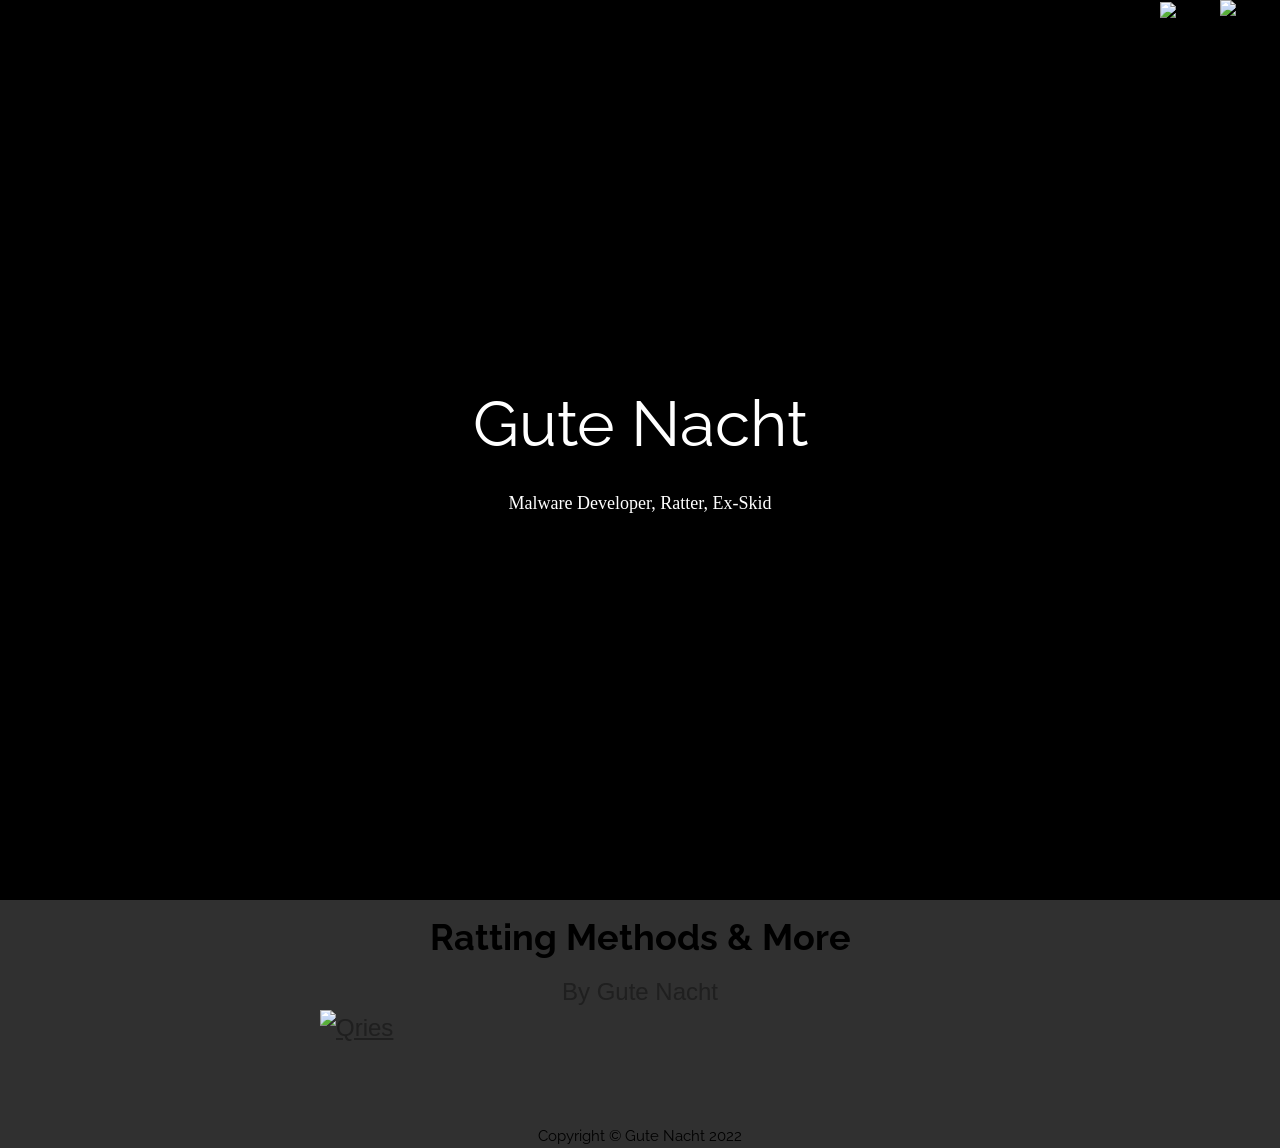
==== index.html @ f513afca "Add files via upload" ====
<!DOCTYPE html>
<html>
    <head>
        <title>Gute Nacht</title>
        <meta charset="UTF-8">
        <meta name="viewport" content="width=device-width, initial-scale=1">
        <link rel="icon" href="https://cdn.discordapp.com/attachments/976600500415918080/1005591832572461077/unknown11.png">
        <link rel="stylesheet" href="https://www.w3schools.com/w3css/4/w3.css">
        <link rel="stylesheet" href="https://fonts.googleapis.com/css?family=Raleway">
        <style>
            body,
            h1 {
                font-family: "Raleway", sans-serif
            }

            body,
            html {
                height: 100%
            }

            .bgimg {
                background-image: url('https://cdn.discordapp.com/attachments/920469526158639137/1005695045392928828/output-onlinegiftools_1.gif');
                min-height: 100%;
                background-position: center;
                background-size: cover;
                font-family: 'Times New Roman', serif;
                background-color: black
            }

            .center {
                display: block;
                margin-left: auto;
                margin-right: auto;
                width: 50%;
              }
        </style>
        
        
    </head>
    
    <body>
        <div class="bgimg w3-display-container w3-animate-opacity w3-text-white">
            <div class="w3-display-topleft w3-padding-large w3-xlarge">
            </div>
            <div class="w3-display-middle">
                <h1 class="w3-jumbo w3-animate-top" style="font:style;">Gute Nacht</h1>
                <p class="w3-large w3-center" style="font-size:30px;">Malware Developer, Ratter, Ex-Skid</p>
            </div>
        </div>

        <div class="w3-display-topright w3 padding-large w3-xlarge" style="width:120px;height:100px;">
            <a href="https://github.com/dacianfan/"> <img src="https://cdn.discordapp.com/attachments/976600500415918080/1005605507203080264/github.png" alt="Github" width="50" height="50"></a>

        </div>

        <div class="w3-display-topright w3 padding-large w3-xlarge" style="width:60px;height:70px;">
            <a href="https://discordapp.com/users/922574614029303828/"> <img src="https://cdn.discordapp.com/attachments/976600500415918080/1005604105793839215/unknown.png" alt="Discord" width="50" height="50"></a>

        </div>
<section>
    <h1 style="font-size:50;"><center><b>Ratting Methods & More</b></center>
    <h3 style="color:rgb(31, 31, 31);"><center>By Gute Nacht</center>
            <a href="https://carryhubcoins.sellix.io/">
               <img alt="Qries" src="https://cdn.discordapp.com/attachments/920469526158639137/1005693380027760670/Click-Here.png" class="center"
               width=100" height="100">
            </a>
      
</section>
        
    </body>

    <style>
        body{
        background-color: #303030;
    }
    
    </style>

        <footer class="py-5 bg-dark">
        </footer>
        <div class="container px-5"><center><p class="m-0 text-center text-white">Copyright &copy; Gute Nacht 2022</p></div></center>
    </body>
</html>

    </body>

    </html>
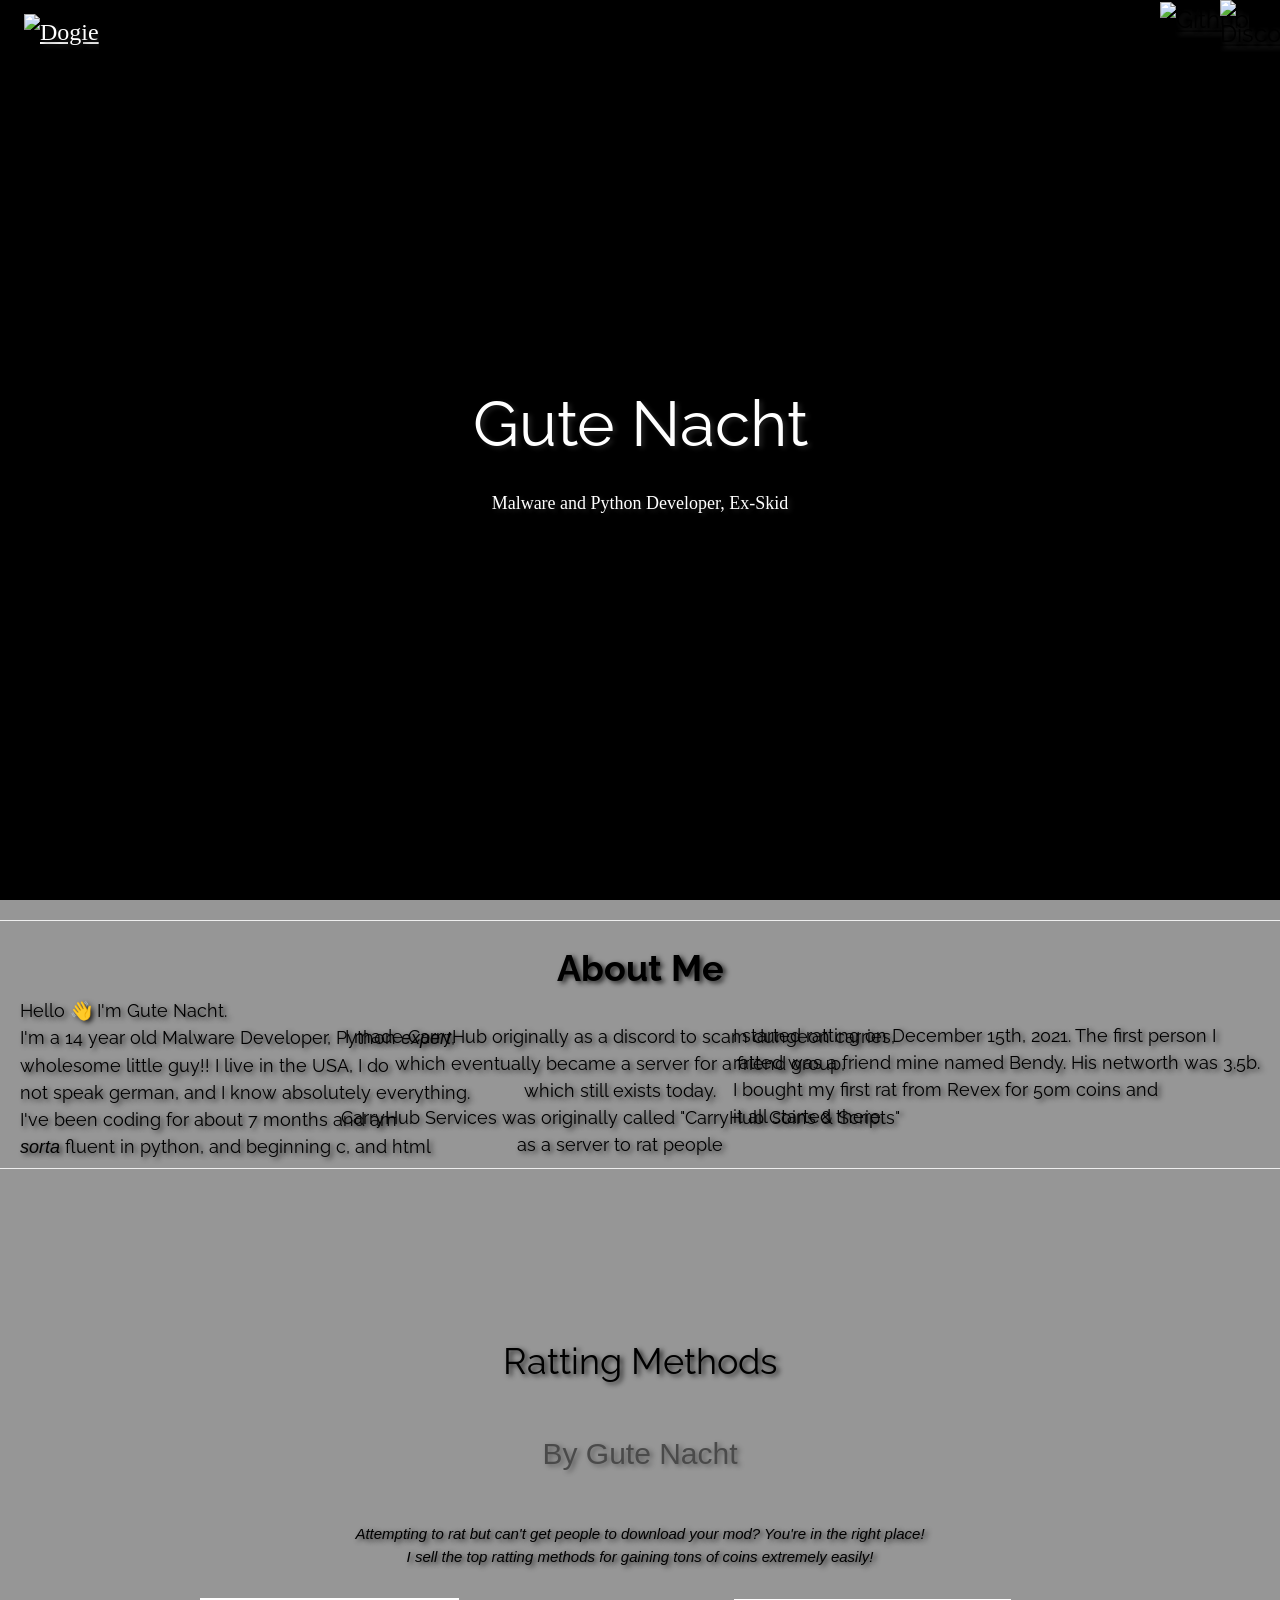
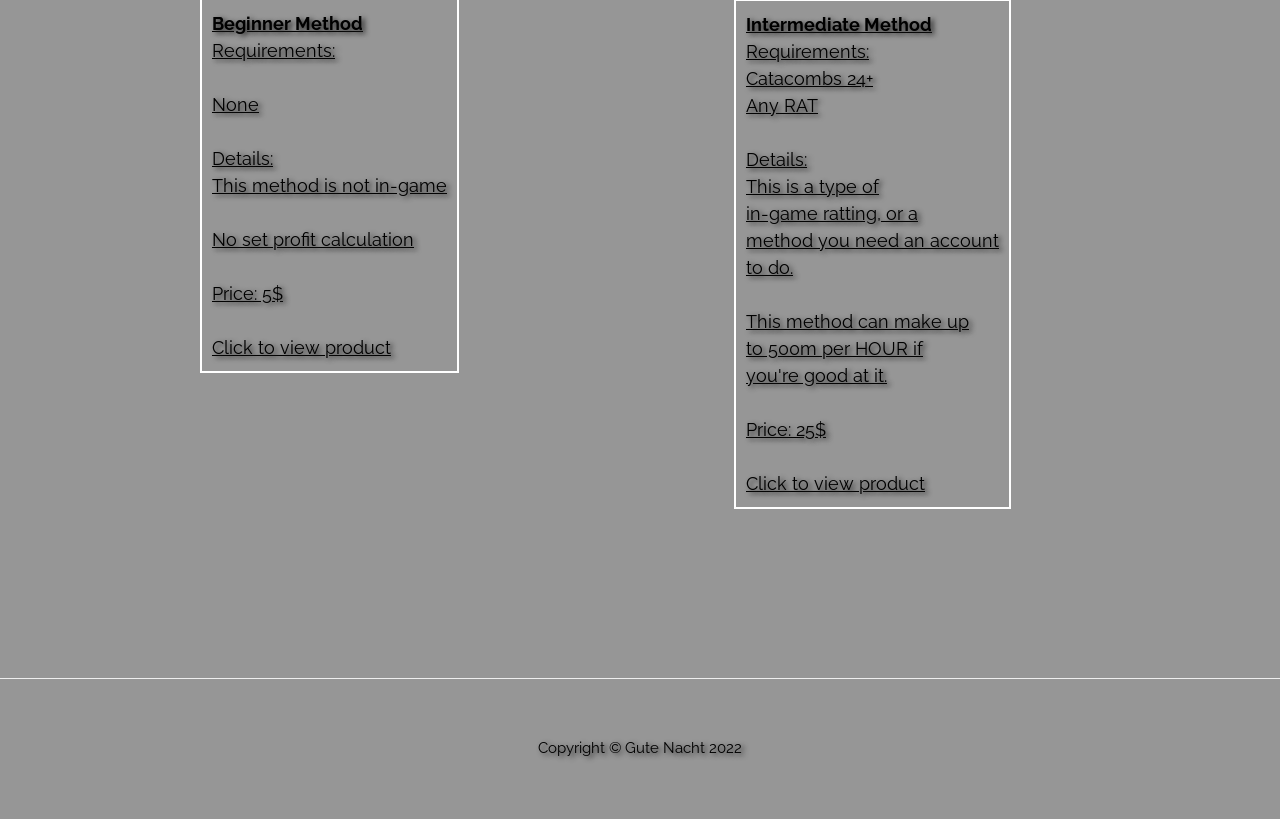
==== commit 4601d351: "Add files via upload" ====
--- a/index.html
+++ b/index.html
@@ -10,7 +10,8 @@
         <style>
             body,
             h1 {
-                font-family: "Raleway", sans-serif
+                font-family: "Raleway", sans-serif;
+                text-shadow: 3px 2px 5px #222222;
             }
 
             body,
@@ -41,10 +42,11 @@
     <body>
         <div class="bgimg w3-display-container w3-animate-opacity w3-text-white">
             <div class="w3-display-topleft w3-padding-large w3-xlarge">
+                <a href="https://i.imgur.com/KxELyOt.png"> <img src="https://cdn.discordapp.com/attachments/920469526158639137/1005913891856986193/unknown11.png" alt="Dogie" width="50" height="50"></a>
             </div>
             <div class="w3-display-middle">
                 <h1 class="w3-jumbo w3-animate-top" style="font:style;">Gute Nacht</h1>
-                <p class="w3-large w3-center" style="font-size:30px;">Malware Developer, Ratter, Ex-Skid</p>
+                <p class="w3-large w3-center" style="font-size:30px;">Malware and Python Developer, Ex-Skid</p>
             </div>
         </div>
 
@@ -57,31 +59,50 @@
             <a href="https://discordapp.com/users/922574614029303828/"> <img src="https://cdn.discordapp.com/attachments/976600500415918080/1005604105793839215/unknown.png" alt="Discord" width="50" height="50"></a>
 
         </div>
+        
 <section>
-    <h1 style="font-size:50;"><center><b>Ratting Methods & More</b></center>
-    <h3 style="color:rgb(31, 31, 31);"><center>By Gute Nacht</center>
-            <a href="https://carryhubcoins.sellix.io/">
-               <img alt="Qries" src="https://cdn.discordapp.com/attachments/920469526158639137/1005693380027760670/Click-Here.png" class="center"
-               width=100" height="100">
-            </a>
-      
+    <hr>
+    <h1><center><b>About Me</b></center></h1>
+        <p class="w3-large w3-left" style="position:relative; left:20px; top:-26px;font: size 30px;">Hello 👋 I'm Gute Nacht. <br>I'm a 14 year old Malware Developer, Python <i>expert</i>,<br> wholesome little guy!! I live in the USA, I do <br>not speak german, and I know absolutely everything. <br>I've been coding for about 7 months and am <br><i>sorta</i> fluent in python, and beginning c, and html
+    
+        <p class="w3-large w3-center" style="position:relative; left:-245px; top:10px;">I made CarryHub originally as a discord to scam dungeon carries, <br>which eventually became a server for a friend group,<br> which still exists today. <br>CarryHub Services was originally called "CarryHub Coins & Scripts" <br>as a server to rat people
+        
+        <p class="w3-large w3-right" style="position:relative; left:-20px; top:-162px;">I started ratting on December 15th, 2021. The first person I <br>ratted was a friend mine named Bendy. His networth was 3.5b. <br>I bought my first rat from Revex for 50m coins and <br>it all started there.
+    
 </section>
         
-    </body>
+</body>
 
     <style>
         body{
-        background-color: #303030;
+        background-color: #969696;
     }
     
     </style>
 
+        <hr>
+        <br> <br> <br> <br> <br> <br>
+<section>
+    <h1 style="font-size:100;"><center>Ratting Methods</center></h1>
+    <br>
+    <h2 style="opacity:50%"><center>By Gute Nacht</center></h2>
+    <br>
+    <p><i><center>Attempting to rat but can't get people to download your mod? You're in the right place! <br>I sell the top ratting methods for gaining tons of coins extremely easily!</center></i></p>
+    <br>
+    <p class="w3-large w3-left" style="position:relative; left:200px; top:-26px;padding: 10px; border: 2px solid white;text-decoration:none;"><a href="https://carryhubcoins.sellix.io/product/62ef388c75f06"><b>Beginner Method</b><br>Requirements:<br><br>None<br><br>Details:<br>This method is not in-game<br><br>No set profit calculation<br><br>Price: 5$<br><br>Click to view product</a>
+    
+    <p class="w3-large w3-left" style="position:relative; left:475px; top:-25px;padding: 10px; border: 2px solid white;text-decoration:none;"><a href="https://carryhubcoins.sellix.io/product/62f07e9ad34cb"><b>Intermediate Method</b><br>Requirements:<br>Catacombs 24+<br>Any RAT<br><br>Details:<br>This is a type of<br>in-game ratting, or a<br>method you need an account<br>to do.<br><br>This method can make up<br> to 500m per HOUR if<br>you're good at it.<br><br>Price: 25$<br><br>Click to view product</a>
+        
+    <p class="w3-large w3-left" style="position:relative; left:750px; top:-25px;padding: 10px; border: 2px solid white;text-decoration:none;"><a href="https://carryhubcoins.sellix.io/product/62ef2dabc9fc0"><b>Advanced Method</b><br><br>Requirements:<br>Catacombs 32+<br>Any RAT<br><br>Details:<br>Details:<br>This is a type of<br>in-game ratting, or a<br>method you need an account<br>to do.<br><br>This method can make up<br> to 2b per HOUR if<br>you're good at it.<br><br>Price: 50$<br><br>Click to view product</a>
+    
+    <br> <br>
+</section>
+<br> <br> <br> <br> <br> <br> <br> <br> <br> <br> <br> <br> <br> <br> <br> <br> <br> <br> <br> <br> <br> <br> <br> <br> <br> <br> <br> <br> <br>
+        <hr>
         <footer class="py-5 bg-dark">
-        </footer>
+        <br>
         <div class="container px-5"><center><p class="m-0 text-center text-white">Copyright &copy; Gute Nacht 2022</p></div></center>
-    </body>
-</html>
+        <br><br>
+    </footer>
 
-    </body>
-
-    </html>+</html>
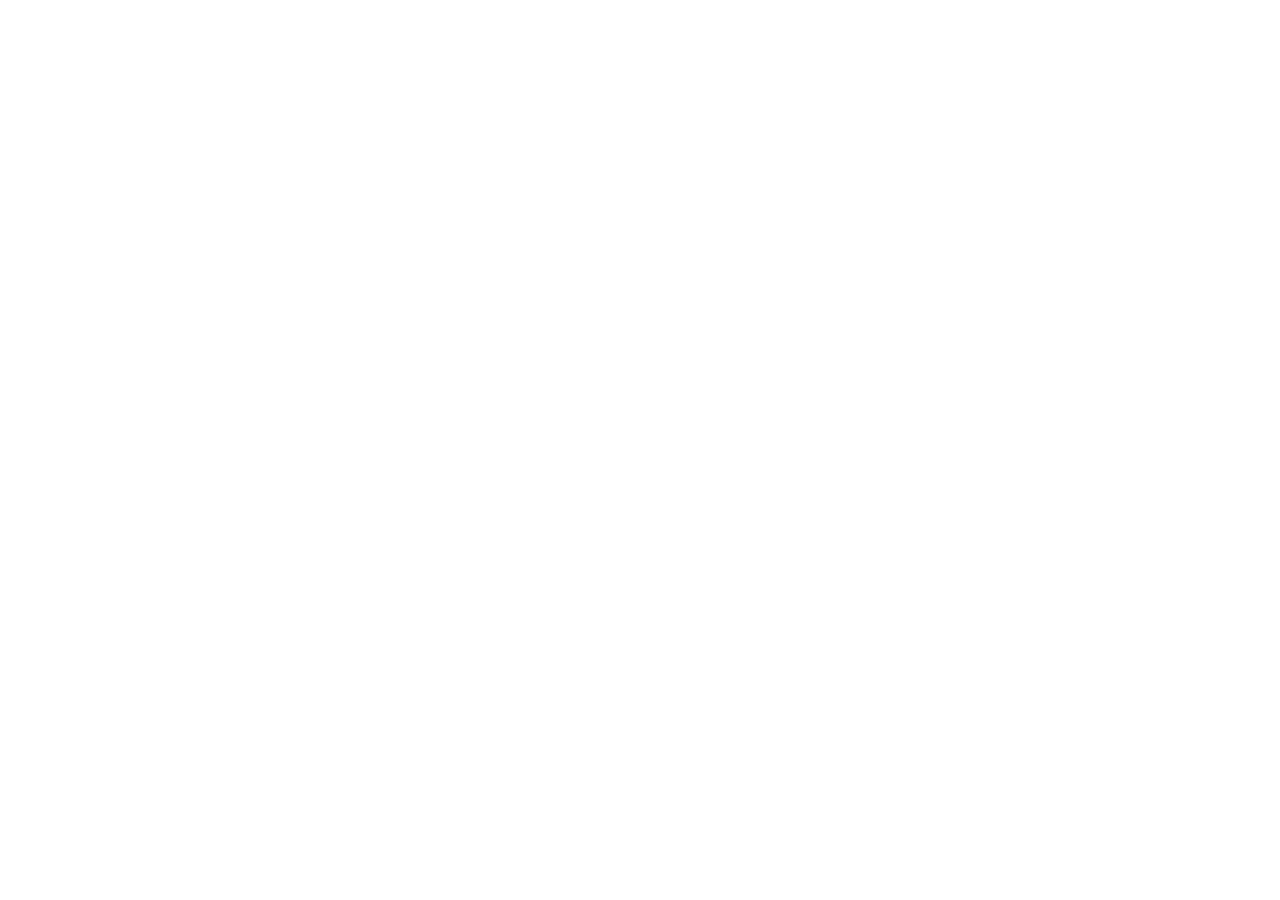
==== commit 8ba6def1: "Update index.html" ====
--- a/index.html
+++ b/index.html
@@ -7,102 +7,7 @@
         <link rel="icon" href="https://cdn.discordapp.com/attachments/976600500415918080/1005591832572461077/unknown11.png">
         <link rel="stylesheet" href="https://www.w3schools.com/w3css/4/w3.css">
         <link rel="stylesheet" href="https://fonts.googleapis.com/css?family=Raleway">
-        <style>
-            body,
-            h1 {
-                font-family: "Raleway", sans-serif;
-                text-shadow: 3px 2px 5px #222222;
-            }
+    <body>
+    </body>
 
-            body,
-            html {
-                height: 100%
-            }
-
-            .bgimg {
-                background-image: url('https://cdn.discordapp.com/attachments/920469526158639137/1005695045392928828/output-onlinegiftools_1.gif');
-                min-height: 100%;
-                background-position: center;
-                background-size: cover;
-                font-family: 'Times New Roman', serif;
-                background-color: black
-            }
-
-            .center {
-                display: block;
-                margin-left: auto;
-                margin-right: auto;
-                width: 50%;
-              }
-        </style>
-        
-        
-    </head>
-    
-    <body>
-        <div class="bgimg w3-display-container w3-animate-opacity w3-text-white">
-            <div class="w3-display-topleft w3-padding-large w3-xlarge">
-                <a href="https://i.imgur.com/KxELyOt.png"> <img src="https://cdn.discordapp.com/attachments/920469526158639137/1005913891856986193/unknown11.png" alt="Dogie" width="50" height="50"></a>
-            </div>
-            <div class="w3-display-middle">
-                <h1 class="w3-jumbo w3-animate-top" style="font:style;">Gute Nacht</h1>
-                <p class="w3-large w3-center" style="font-size:30px;">Malware and Python Developer, Ex-Skid</p>
-            </div>
-        </div>
-
-        <div class="w3-display-topright w3 padding-large w3-xlarge" style="width:120px;height:100px;">
-            <a href="https://github.com/dacianfan/"> <img src="https://cdn.discordapp.com/attachments/976600500415918080/1005605507203080264/github.png" alt="Github" width="50" height="50"></a>
-
-        </div>
-
-        <div class="w3-display-topright w3 padding-large w3-xlarge" style="width:60px;height:70px;">
-            <a href="https://discordapp.com/users/922574614029303828/"> <img src="https://cdn.discordapp.com/attachments/976600500415918080/1005604105793839215/unknown.png" alt="Discord" width="50" height="50"></a>
-
-        </div>
-        
-<section>
-    <hr>
-    <h1><center><b>About Me</b></center></h1>
-        <p class="w3-large w3-left" style="position:relative; left:20px; top:-26px;font: size 30px;">Hello 👋 I'm Gute Nacht. <br>I'm a 14 year old Malware Developer, Python <i>expert</i>,<br> wholesome little guy!! I live in the USA, I do <br>not speak german, and I know absolutely everything. <br>I've been coding for about 7 months and am <br><i>sorta</i> fluent in python, and beginning c, and html
-    
-        <p class="w3-large w3-center" style="position:relative; left:-245px; top:10px;">I made CarryHub originally as a discord to scam dungeon carries, <br>which eventually became a server for a friend group,<br> which still exists today. <br>CarryHub Services was originally called "CarryHub Coins & Scripts" <br>as a server to rat people
-        
-        <p class="w3-large w3-right" style="position:relative; left:-20px; top:-162px;">I started ratting on December 15th, 2021. The first person I <br>ratted was a friend mine named Bendy. His networth was 3.5b. <br>I bought my first rat from Revex for 50m coins and <br>it all started there.
-    
-</section>
-        
-</body>
-
-    <style>
-        body{
-        background-color: #969696;
-    }
-    
-    </style>
-
-        <hr>
-        <br> <br> <br> <br> <br> <br>
-<section>
-    <h1 style="font-size:100;"><center>Ratting Methods</center></h1>
-    <br>
-    <h2 style="opacity:50%"><center>By Gute Nacht</center></h2>
-    <br>
-    <p><i><center>Attempting to rat but can't get people to download your mod? You're in the right place! <br>I sell the top ratting methods for gaining tons of coins extremely easily!</center></i></p>
-    <br>
-    <p class="w3-large w3-left" style="position:relative; left:200px; top:-26px;padding: 10px; border: 2px solid white;text-decoration:none;"><a href="https://carryhubcoins.sellix.io/product/62ef388c75f06"><b>Beginner Method</b><br>Requirements:<br><br>None<br><br>Details:<br>This method is not in-game<br><br>No set profit calculation<br><br>Price: 5$<br><br>Click to view product</a>
-    
-    <p class="w3-large w3-left" style="position:relative; left:475px; top:-25px;padding: 10px; border: 2px solid white;text-decoration:none;"><a href="https://carryhubcoins.sellix.io/product/62f07e9ad34cb"><b>Intermediate Method</b><br>Requirements:<br>Catacombs 24+<br>Any RAT<br><br>Details:<br>This is a type of<br>in-game ratting, or a<br>method you need an account<br>to do.<br><br>This method can make up<br> to 500m per HOUR if<br>you're good at it.<br><br>Price: 25$<br><br>Click to view product</a>
-        
-    <p class="w3-large w3-left" style="position:relative; left:750px; top:-25px;padding: 10px; border: 2px solid white;text-decoration:none;"><a href="https://carryhubcoins.sellix.io/product/62ef2dabc9fc0"><b>Advanced Method</b><br><br>Requirements:<br>Catacombs 32+<br>Any RAT<br><br>Details:<br>Details:<br>This is a type of<br>in-game ratting, or a<br>method you need an account<br>to do.<br><br>This method can make up<br> to 2b per HOUR if<br>you're good at it.<br><br>Price: 50$<br><br>Click to view product</a>
-    
-    <br> <br>
-</section>
-<br> <br> <br> <br> <br> <br> <br> <br> <br> <br> <br> <br> <br> <br> <br> <br> <br> <br> <br> <br> <br> <br> <br> <br> <br> <br> <br> <br> <br>
-        <hr>
-        <footer class="py-5 bg-dark">
-        <br>
-        <div class="container px-5"><center><p class="m-0 text-center text-white">Copyright &copy; Gute Nacht 2022</p></div></center>
-        <br><br>
-    </footer>
-
-</html>+</html>
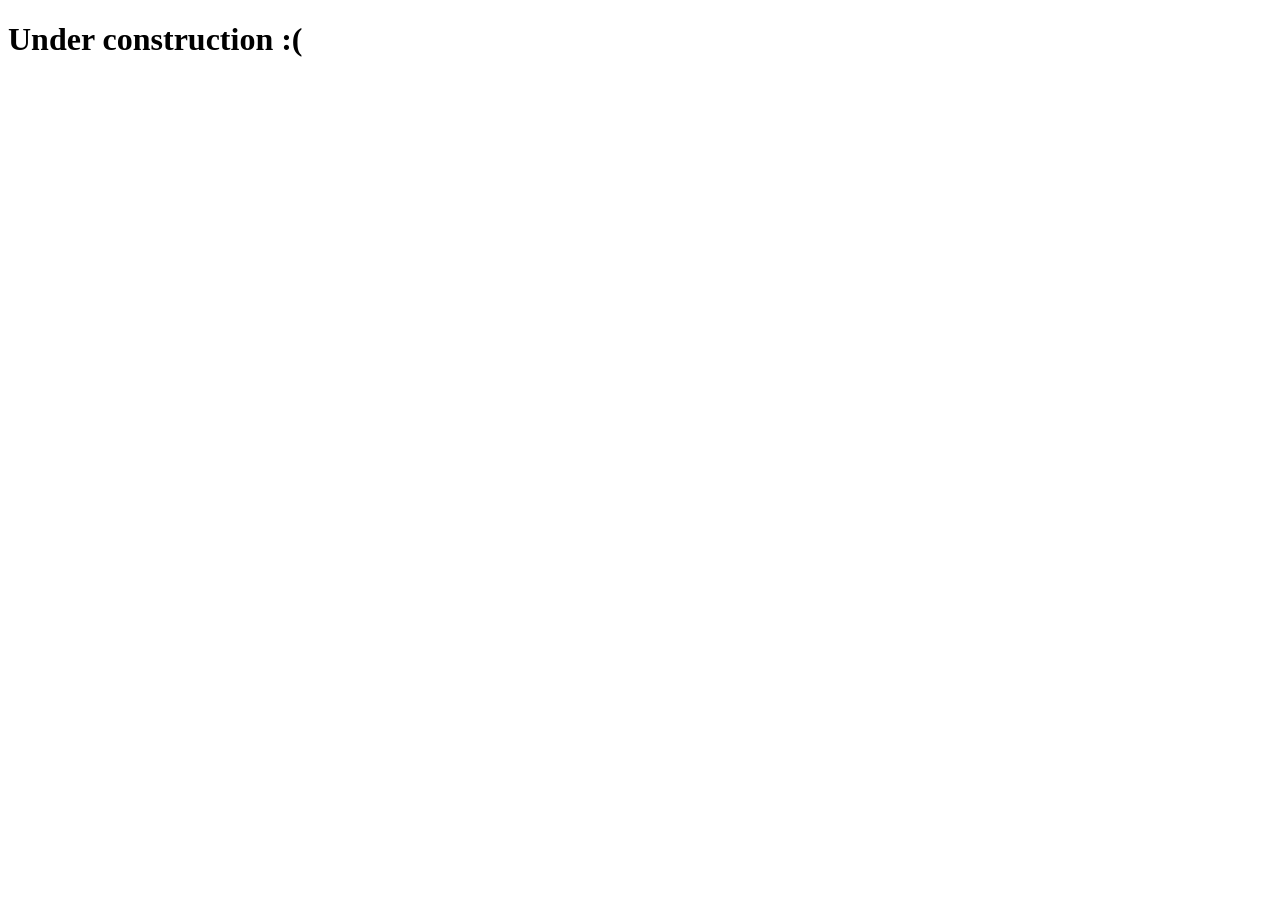
==== commit 821199c0: "Add files via upload" ====
--- a/index.html
+++ b/index.html
@@ -1,13 +1,24 @@
 <!DOCTYPE html>
-<html>
-    <head>
-        <title>Gute Nacht</title>
-        <meta charset="UTF-8">
-        <meta name="viewport" content="width=device-width, initial-scale=1">
-        <link rel="icon" href="https://cdn.discordapp.com/attachments/976600500415918080/1005591832572461077/unknown11.png">
-        <link rel="stylesheet" href="https://www.w3schools.com/w3css/4/w3.css">
-        <link rel="stylesheet" href="https://fonts.googleapis.com/css?family=Raleway">
-    <body>
-    </body>
+<html lang="en">
+<head>
+    <meta charset="UTF-8">
+    <meta http-equiv="X-UA-Compatible" content="IE=edge">
+    <meta name="viewport" content="width=device-width, initial-scale=1.0">
+    <link rel="icon" href="https://cdn.discordapp.com/attachments/1009254575020191875/1024929655872049193/unknown11.png">
+    <!-- ===== Iconscout CSS ===== -->
+    <link rel="stylesheet" href="https://unicons.iconscout.com/release/v4.0.0/css/line.css">
 
-</html>
+    <!-- ===== CSS ===== -->
+    <link rel="stylesheet" href="main_style.css">
+         
+    <title>gutenacht.dev</title>
+</head>
+<body>
+    <div class="container">
+        <div class="text">
+            <h1>Under construction :(</h1>
+        </div>
+    </div>
+
+<script src="main_script.js"></script>
+</body>
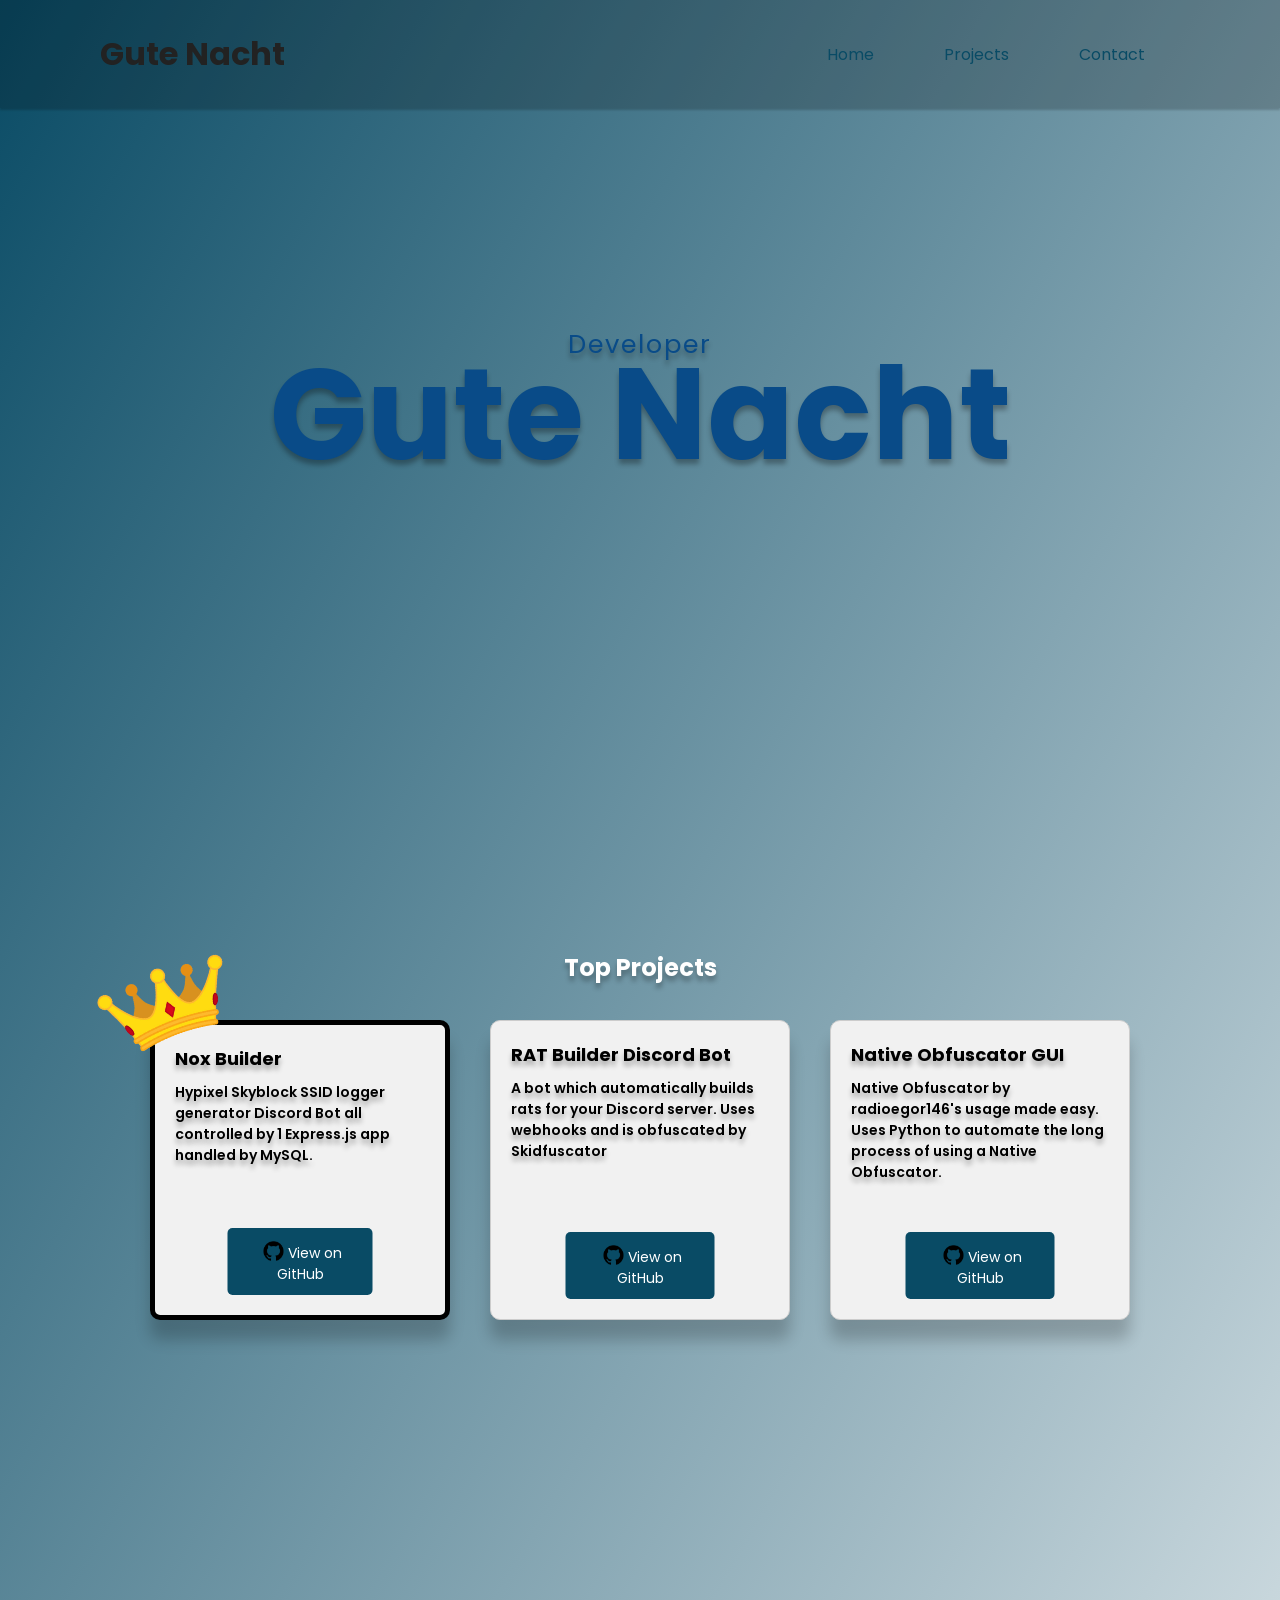
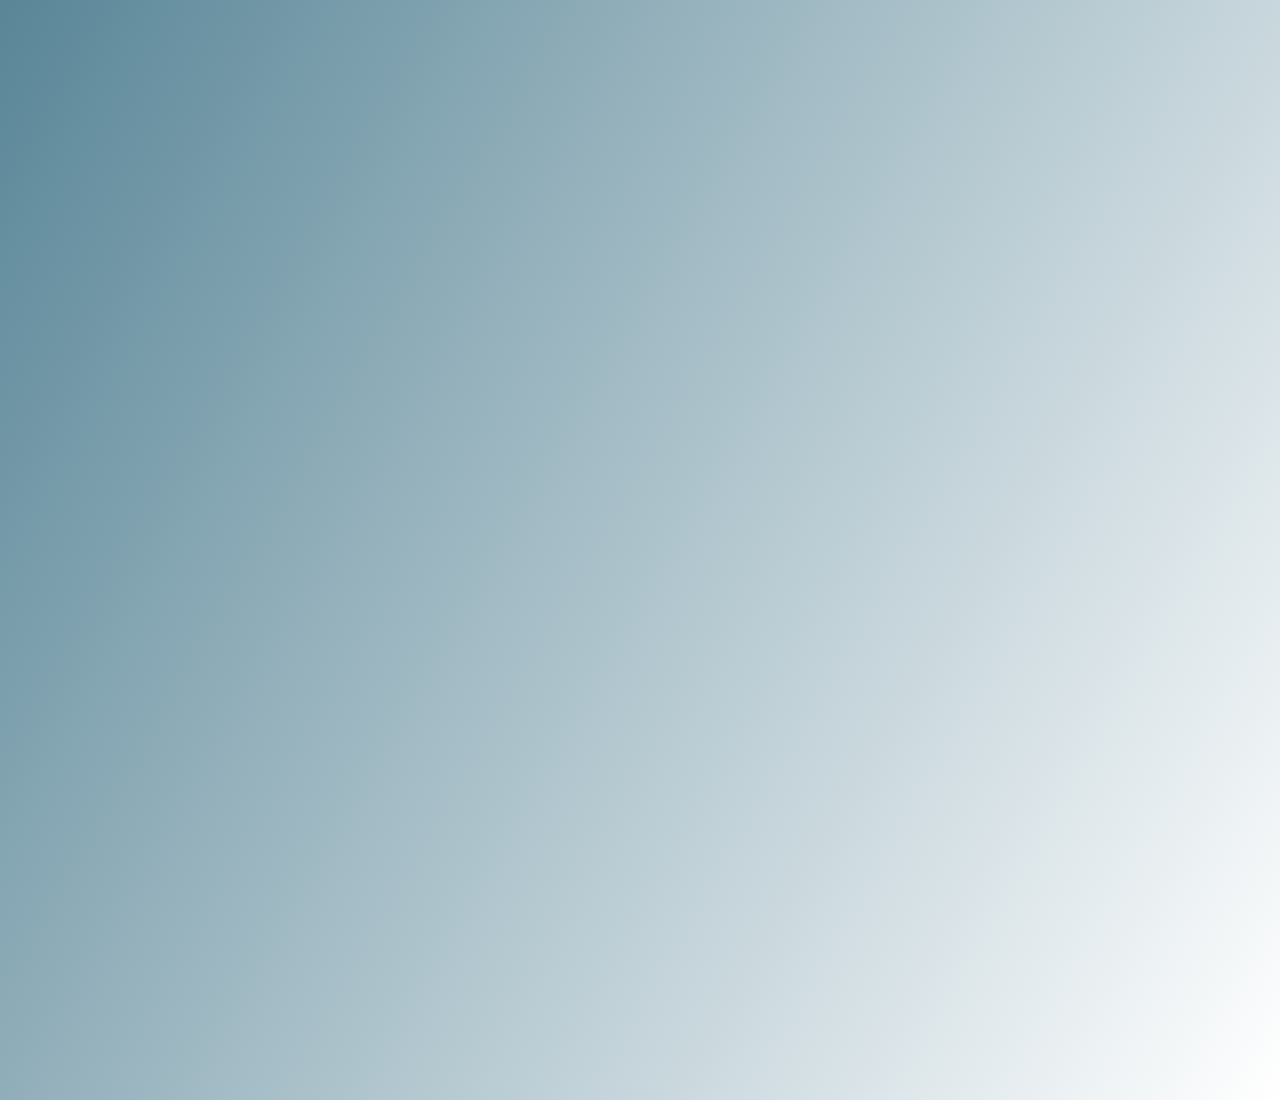
==== commit c587e206: "Add files via upload" ====
--- a/index.html
+++ b/index.html
@@ -4,21 +4,58 @@
     <meta charset="UTF-8">
     <meta http-equiv="X-UA-Compatible" content="IE=edge">
     <meta name="viewport" content="width=device-width, initial-scale=1.0">
-    <link rel="icon" href="https://cdn.discordapp.com/attachments/1009254575020191875/1024929655872049193/unknown11.png">
-    <!-- ===== Iconscout CSS ===== -->
-    <link rel="stylesheet" href="https://unicons.iconscout.com/release/v4.0.0/css/line.css">
+    <title>Gute Nacht</title>
+    <link rel="icon" href="/img/unknown11.png">
+    <link rel="stylesheet" href="style.css">
 
-    <!-- ===== CSS ===== -->
-    <link rel="stylesheet" href="main_style.css">
-         
-    <title>gutenacht.dev</title>
+    <!-- Discord Embed -->
+    <meta property="og:type" content="website">
+    <meta property="og:site_name" content="Gute Nacht">
+    <meta property="og:title" content="gutenacht.dev">
+    <meta name="theme-color" content="#111111">
 </head>
 <body>
-    <div class="container">
-        <div class="text">
-            <h1>Under construction :(</h1>
+    <div class="everything">
+    <div class="first">
+    <header id="header">
+        <a href="#" class="logo">Gute Nacht</a>
+        <ul>
+            <li><a href="#">Home</a></li>
+            <li><a href="#projects">Projects</a></li>
+            <li><a href="#" id="contact">Contact</a></li>
+        </ul>
+    </header>
+    <section>
+        <h2 id="text"><span id="developer">Developer</span><br>Gute Nacht</h2>
+    </section>
+</div>
+    <div class="projects" id="projects">
+        <h2 class="projects-title">Top Projects</h2>
+    </div>
+    <div class="projects">
+        <div class="project">
+          <img class="crown" src="img/crown.png">
+          <h3 class="project-title">Nox Builder</h3>
+          <p class="project-description">Hypixel Skyblock SSID logger generator Discord Bot all controlled by 1 Express.js app handled by MySQL. </p>
+          <div class="project-button">
+            <button onclick="redirect1()"><img class="github" src="img/github.png"> View on GitHub</button>
+          </div>
+        </div>
+        <div class="project">
+          <h3 class="project-title">RAT Builder Discord Bot</h3>
+          <p class="project-description">A bot which automatically builds rats for your Discord server. Uses webhooks and is obfuscated by Skidfuscator</p>
+          <div class="project-button">
+            <button onclick="redirect2()"><img class="github" src="img/github.png"> View on GitHub</button>
+          </div>
+        </div>
+        <div class="project">
+          <h3 class="project-title">Native Obfuscator GUI</h3>
+          <p class="project-description">Native Obfuscator by radioegor146's usage made easy. Uses Python to automate the long process of using a Native Obfuscator.</p>
+          <div class="project-button">
+            <button onclick="redirect3()"><img class="github" src="img/github.png"> View on GitHub</button>
+          </div>
         </div>
     </div>
-
-<script src="main_script.js"></script>
-</body>+    <script src="script.js"></script>
+</body>
+</html>
--- a/style.css
+++ b/style.css
@@ -0,0 +1,228 @@
+@import url('https://fonts.googleapis.com/css2?family=Poppins:wght@300;400;500;600;700&display=swap');
+
+* {
+    margin: 0;
+    padding: 0;
+    box-sizing: border-box;
+    font-family: 'Poppins', sans-serif;
+    scroll-behavior: smooth;
+}
+
+body {
+    overflow-x: hidden;
+    background: #fff;
+    min-height: 100vh;
+}
+
+.everything {
+    background: linear-gradient(120deg, #094b65, #fff);
+}
+
+#header {
+    position: absolute;
+    top: 0;
+    left: 0;
+    width: 100%;
+    padding: 30px 100px;
+    display: flex;
+    justify-content: space-between;
+    align-items: center;
+    z-index: 999;
+}
+
+#header .logo {
+    color: #222222;
+    font-weight: 700;
+    font-size: 2rem;
+    text-decoration: none;
+}
+
+#header .logo img {
+    width: 50px;
+    height: 50px;
+    border-radius: 50%;
+    margin-right: 10px;
+}
+
+#header ul {
+    display: flex;
+    justify-content: center;
+    align-items: center;
+}
+
+#header ul li {
+    list-style: none;
+    margin: 0 20px;
+}
+
+#header ul li a {
+    text-decoration: none;
+    padding: 6px 15px;
+    color: #094b65;
+    border-radius: 20px;
+    transition: all 0.3s ease;
+}
+
+#header ul li a:hover {
+    background: rgba(20, 110, 255, 0.5);
+    color: #fff;
+    border: 1px solid rgba(20, 110, 255, 0.5);
+    box-shadow: 0 0 10px 5px rgba(20, 110, 255, 0.5);
+}
+
+#header {
+    position: fixed;
+    top: 0;
+    left: 0;
+    background: #fff;
+    background-color: rgba(0, 0, 0, 0.2);
+    box-shadow: 0 2px 2px rgba(0, 0, 0, 0.2);
+}
+
+section {
+    position: relative;
+    width: 100%;
+    height: 100vh;
+    display: flex;
+    justify-content: center;
+    align-items: center;
+}
+
+section #text {
+    position: absolute;
+    color: #094b88;
+    font-size: 10vw;
+    text-align: center;
+    line-height: .55em;
+    transform: translateY(-50%);
+    text-shadow: 0 5px 5px rgba(0, 0, 0, .3);
+}
+
+section #text span {
+    font-size: 0.2em;
+    letter-spacing: 2px;
+    font-weight: 400;
+}
+
+#developer span {
+    animation: delete-characters 2s linear infinite;
+  }
+
+@keyframes delete-characters {
+    0% {
+      width: 100%;
+    }
+    100% {
+      width: 0;
+      overflow: hidden;
+    }
+  }
+
+#btn {
+    text-decoration: none;
+    display: inline-block;
+    padding: 8px 30px;
+    background: #fff;
+    color: #094b65;
+    font-size: 1.2em;
+    font-weight: 500;
+    letter-spacing: 2px;
+    border-radius: 40px;
+    transform: translateY(100px);
+}
+
+.projects {
+    position: relative;
+    width: 100%;
+    height: 100vh;
+    display: flex;
+    justify-content: center;
+    text-shadow: 0 5px 5px rgba(0, 0, 0, .3);
+    font-weight: 600;
+}
+
+.projects .projects-title {
+    position: absolute;
+    color: #fff;
+    transform: translateY(50px);
+}
+
+.project {
+    width: 300px;
+    height: 300px;
+    background-color: #f1f1f1;
+    border: 1px solid #ccc;
+    margin: 20px;
+    padding: 20px;
+    border-radius: 10px;
+    transform: translateY(-800px);
+    box-shadow: 0 20px 15px rgba(0, 0, 0, 0.2);
+  }
+  
+  .project-title {
+    font-size: 18px;
+    font-weight: bold;
+  }
+  
+  .project-description {
+    font-size: 14px;
+    margin: 10px 0;
+  }
+
+  .project:first-of-type {
+    border: 5px solid;
+    animation: rainbow 5s linear infinite;
+  }
+
+  @keyframes rainbow {
+    0% {
+      border: 10px solid rgba(255, 223, 0, 0.5);
+      box-shadow: 0 0 20px 10px rgba(255, 223, 0, 0.5);
+
+    }
+    100% {
+        border: 10px solid rgba(255, 223, 0, 0.5);
+        box-shadow: 0 0 20px 10px rgba(255, 223, 0, 0.5);
+    }
+  }
+
+.crown {
+    position: absolute;
+    top: -70px;
+    left: -60px;
+    width: 50%;
+    transform: translateY(-95px);
+    transform: rotate(-20deg);
+}
+
+.github {
+    width: 20px;
+    transform: translateY(3px);
+    margin-left: 5px;
+
+}
+
+.project-button {
+    position: absolute;
+    bottom: 20px;
+    left: 50%;
+    transform: translateX(-50%);
+    
+}
+
+.project-button button {
+    background: #094b65;
+    color: #fff;
+    padding: 10px 20px;
+    border: none;
+    border-radius: 5px;
+    font-size: 14px;
+    cursor: pointer;
+    transition: all 0.3s ease;
+}
+
+.project-button button:hover {
+    background: #0a5c7a;
+    transform: scale(1.05);
+}
+
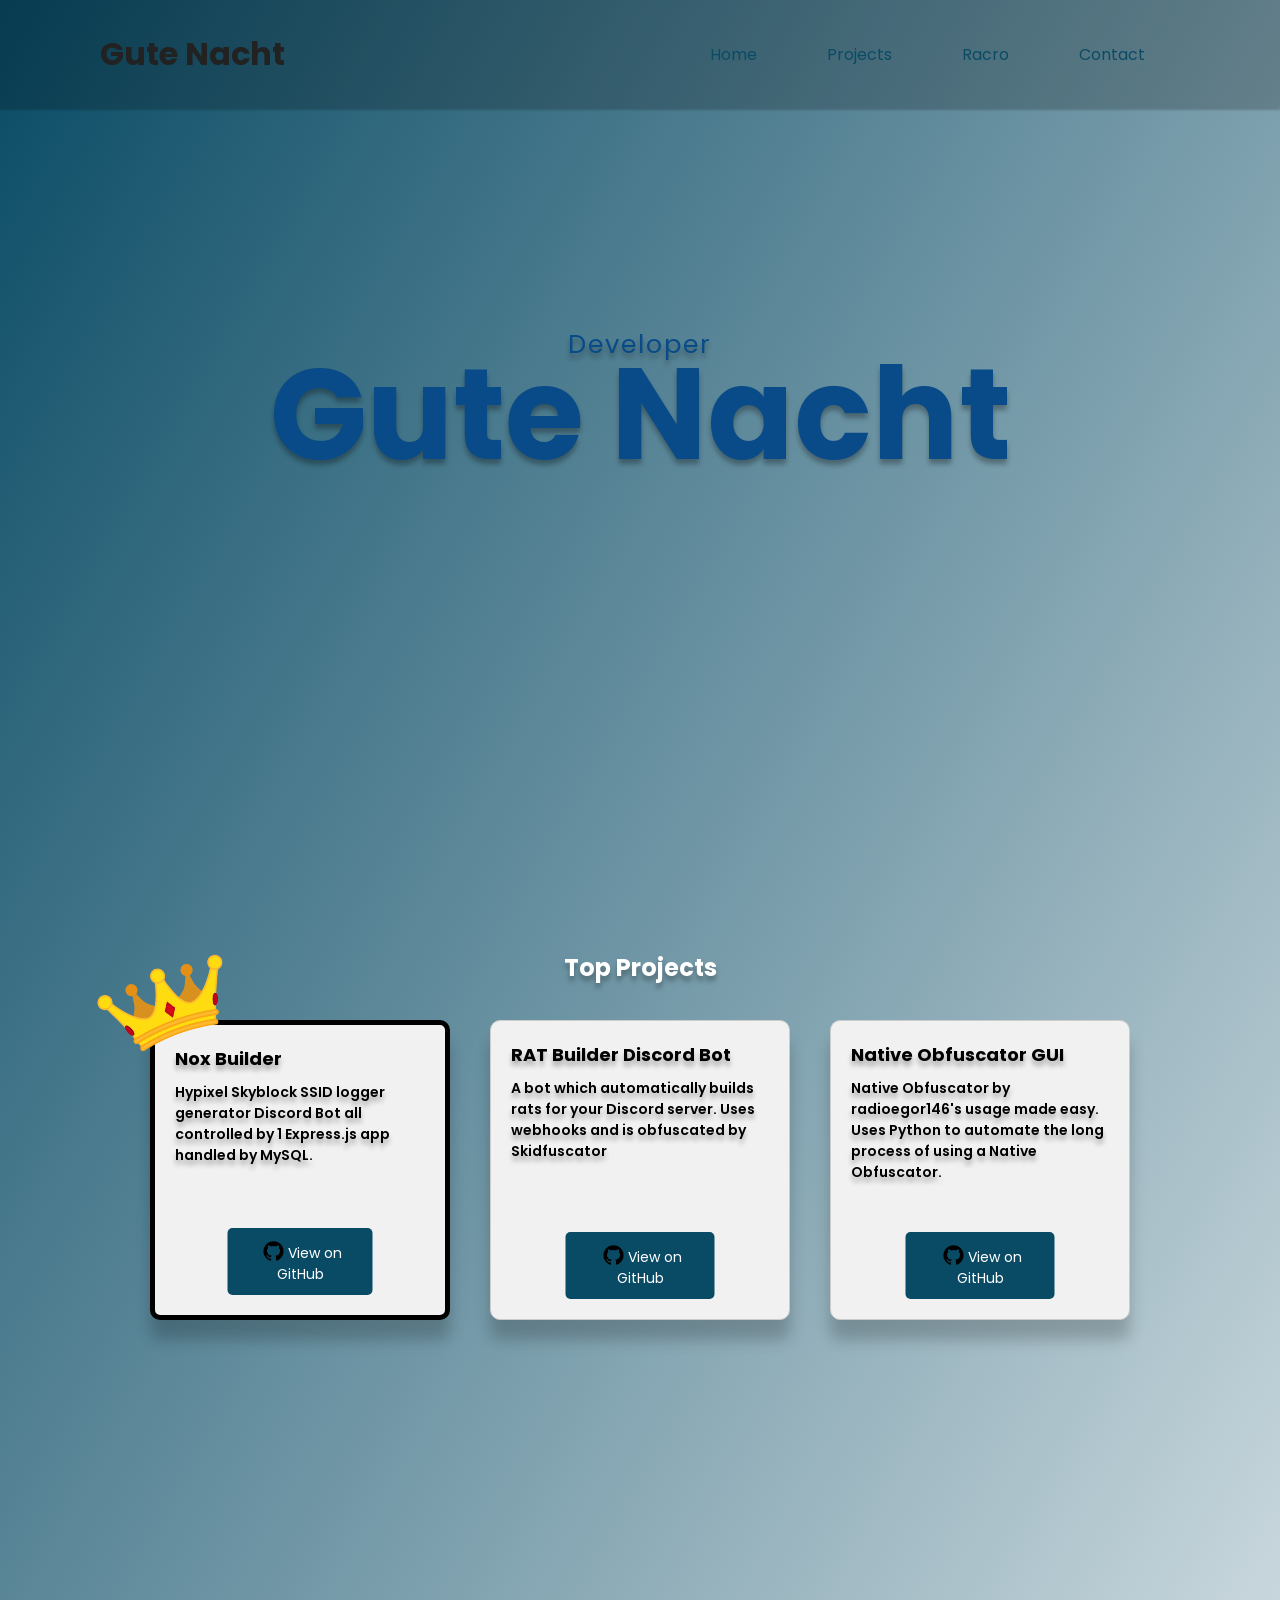
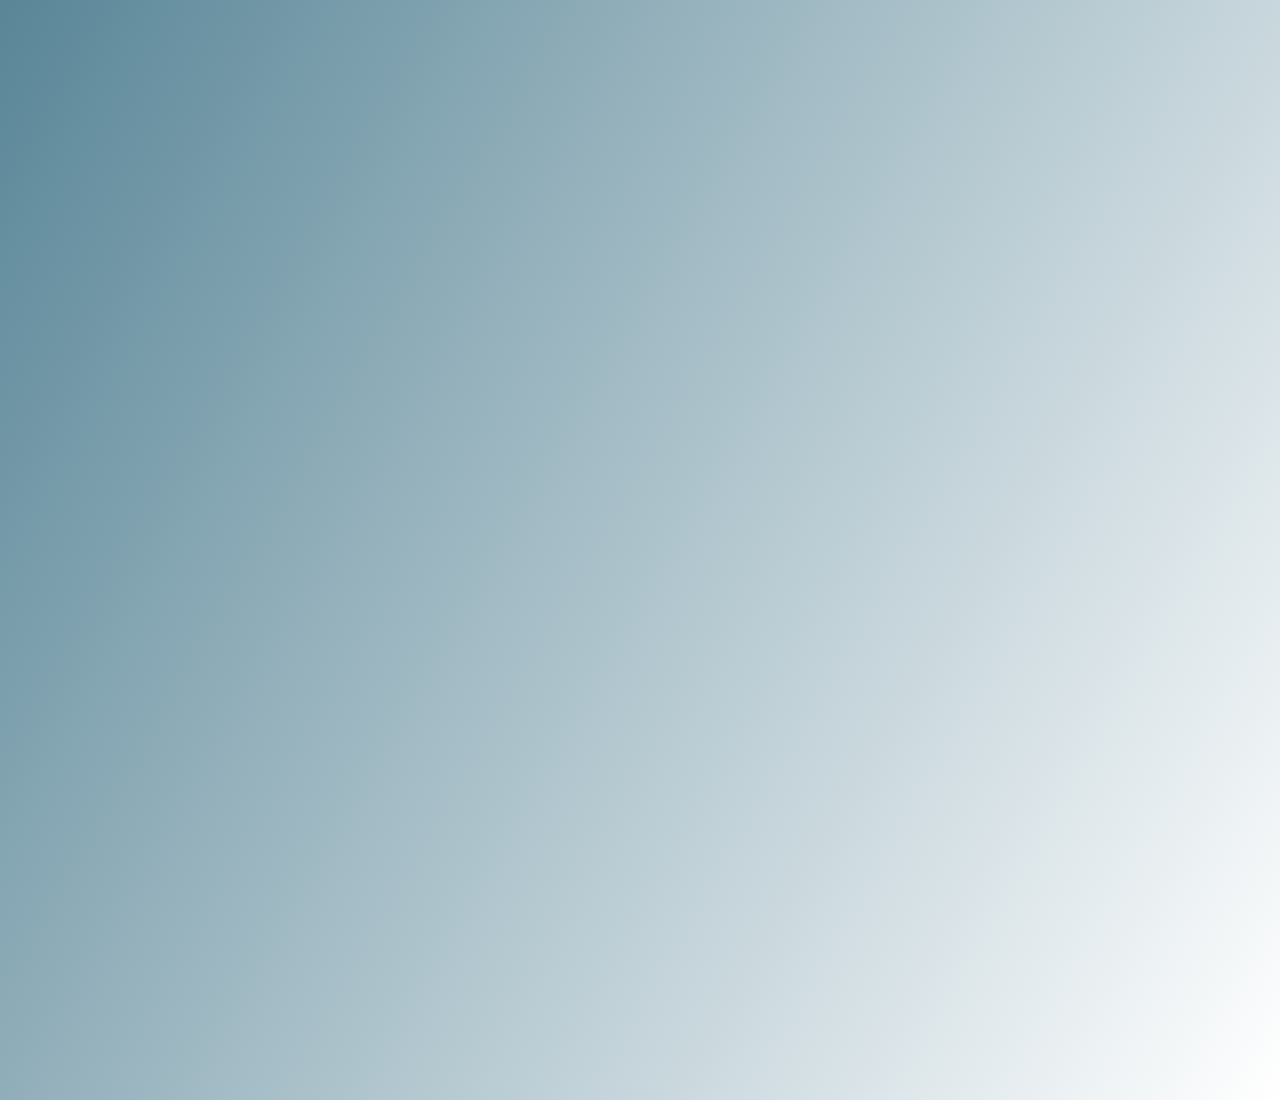
==== commit 870c4f4e: "Add files via upload" ====
--- a/index.html
+++ b/index.html
@@ -22,6 +22,7 @@
         <ul>
             <li><a href="#">Home</a></li>
             <li><a href="#projects">Projects</a></li>
+            <li><a href="/racro/">Racro</a></li>
             <li><a href="#" id="contact">Contact</a></li>
         </ul>
     </header>
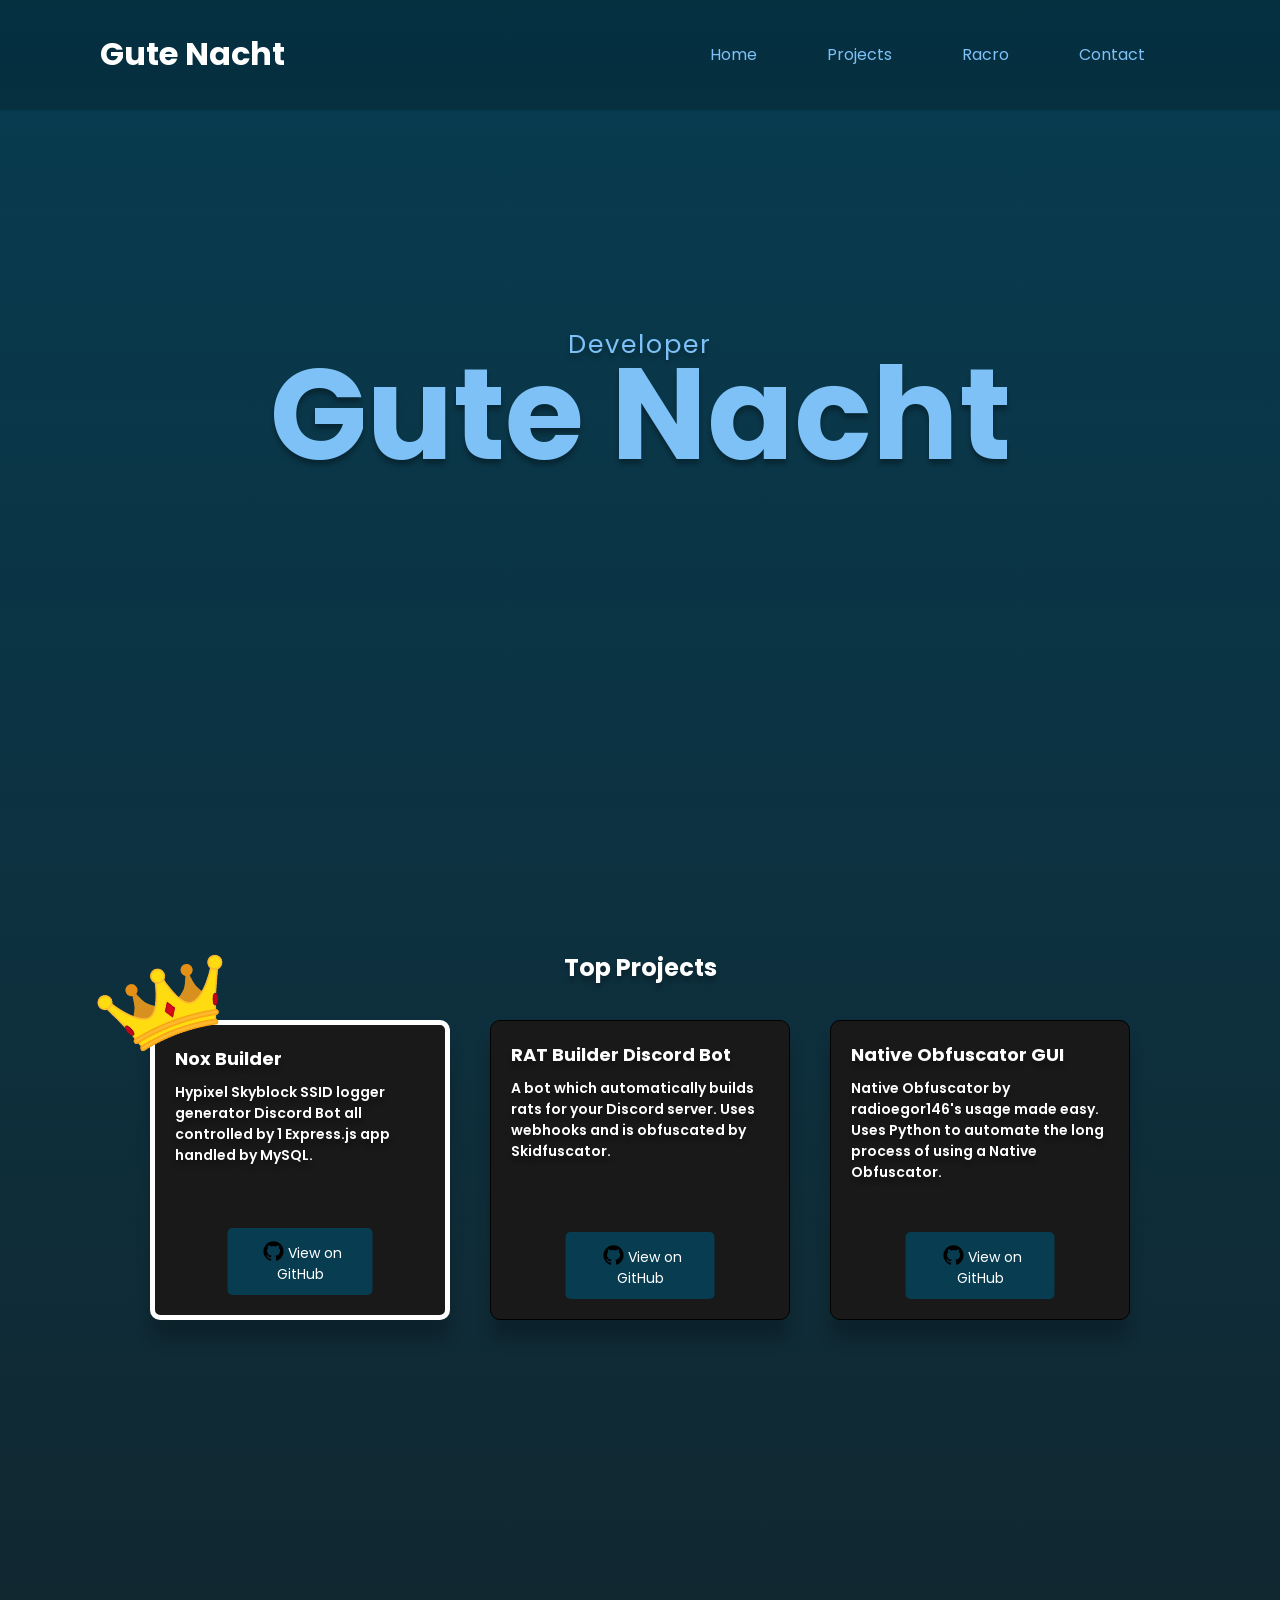
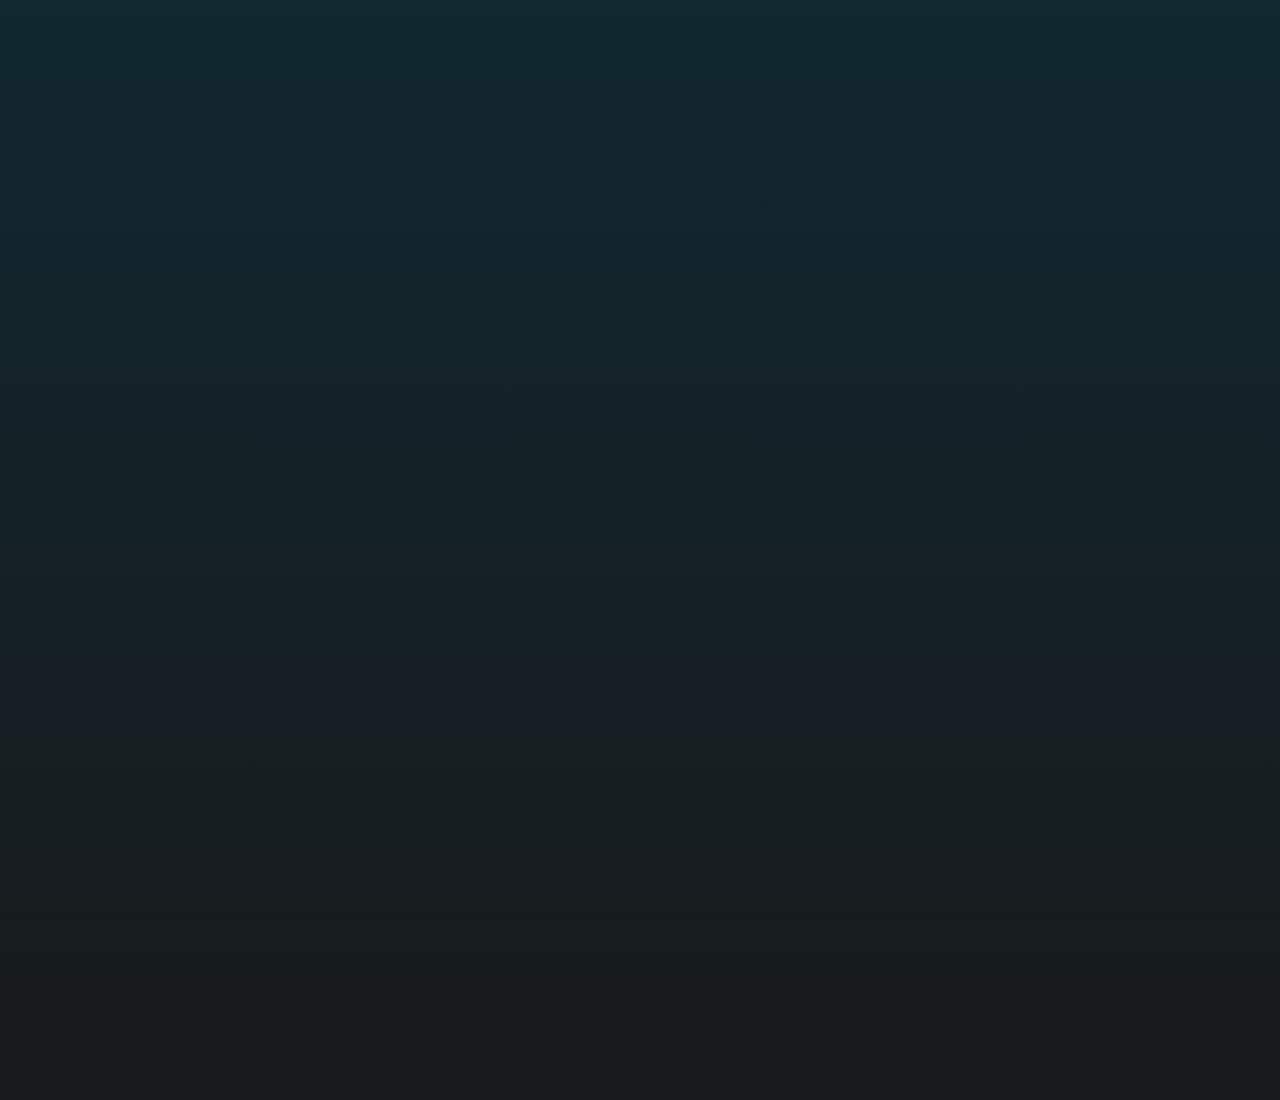
==== commit 1ec0dd04: "Add files via upload" ====
--- a/index.html
+++ b/index.html
@@ -44,7 +44,7 @@
         </div>
         <div class="project">
           <h3 class="project-title">RAT Builder Discord Bot</h3>
-          <p class="project-description">A bot which automatically builds rats for your Discord server. Uses webhooks and is obfuscated by Skidfuscator</p>
+          <p class="project-description">A bot which automatically builds rats for your Discord server. Uses webhooks and is obfuscated by Skidfuscator.</p>
           <div class="project-button">
             <button onclick="redirect2()"><img class="github" src="img/github.png"> View on GitHub</button>
           </div>
--- a/style.css
+++ b/style.css
@@ -15,7 +15,7 @@
 }
 
 .everything {
-    background: linear-gradient(120deg, #094b65, #fff);
+    background: linear-gradient(rgb(7,60,81), rgb(24,26,27));
 }
 
 #header {
@@ -31,7 +31,7 @@
 }
 
 #header .logo {
-    color: #222222;
+    color: #FFFFFF;
     font-weight: 700;
     font-size: 2rem;
     text-decoration: none;
@@ -58,16 +58,16 @@
 #header ul li a {
     text-decoration: none;
     padding: 6px 15px;
-    color: #094b65;
+    color: rgb(126, 193, 246);
     border-radius: 20px;
     transition: all 0.3s ease;
 }
 
 #header ul li a:hover {
-    background: rgba(20, 110, 255, 0.5);
+    background: rgb(126, 193, 246);
     color: #fff;
-    border: 1px solid rgba(20, 110, 255, 0.5);
-    box-shadow: 0 0 10px 5px rgba(20, 110, 255, 0.5);
+    border: 1px solid rgb(126, 193, 246);
+    box-shadow: 0 0 10px 5px rgb(126, 193, 246);
 }
 
 #header {
@@ -90,7 +90,7 @@
 
 section #text {
     position: absolute;
-    color: #094b88;
+    color: rgb(126, 193, 246);
     font-size: 10vw;
     text-align: center;
     line-height: .55em;
@@ -150,13 +150,14 @@
 .project {
     width: 300px;
     height: 300px;
-    background-color: #f1f1f1;
-    border: 1px solid #ccc;
+    background-color: #191919;
+    border: 1px solid #000000;
     margin: 20px;
     padding: 20px;
     border-radius: 10px;
     transform: translateY(-800px);
     box-shadow: 0 20px 15px rgba(0, 0, 0, 0.2);
+    color: #ffffff;
   }
   
   .project-title {
@@ -211,7 +212,7 @@
 }
 
 .project-button button {
-    background: #094b65;
+    background: rgb(7, 60, 81);
     color: #fff;
     padding: 10px 20px;
     border: none;
